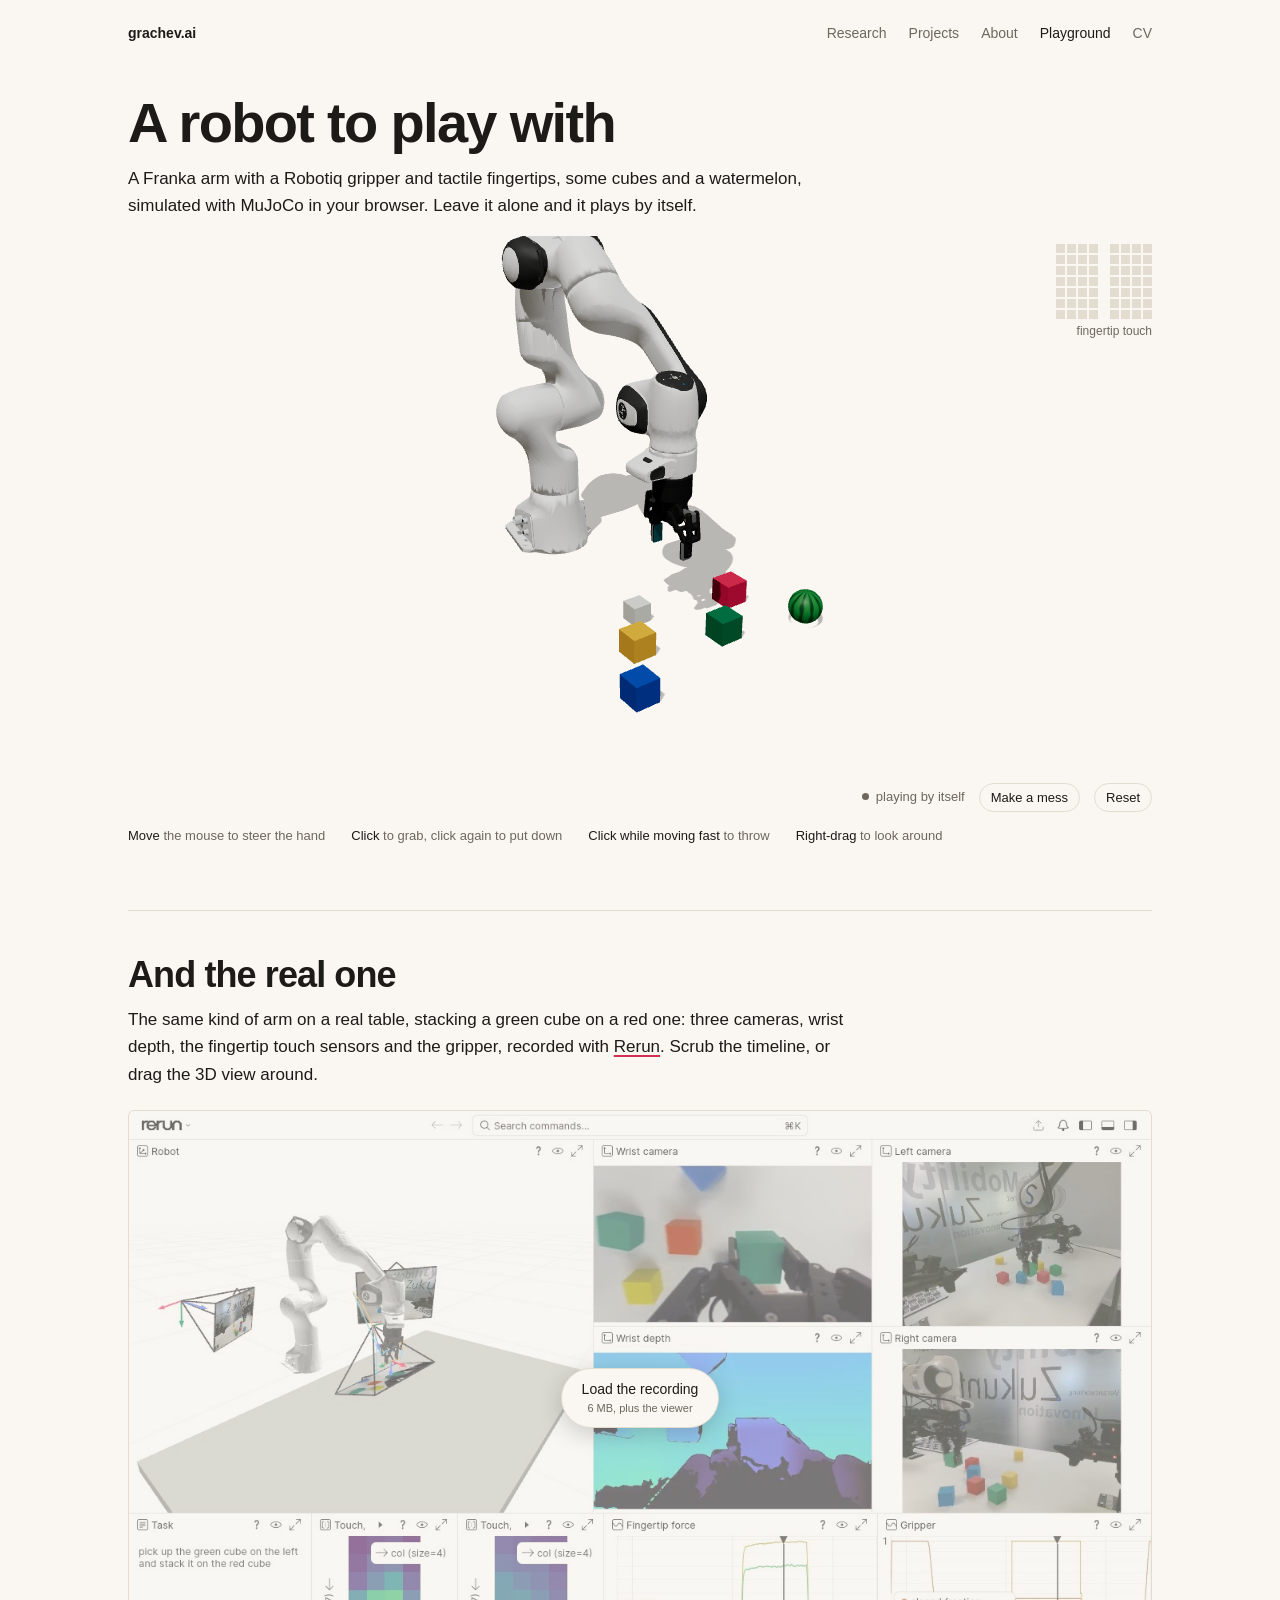
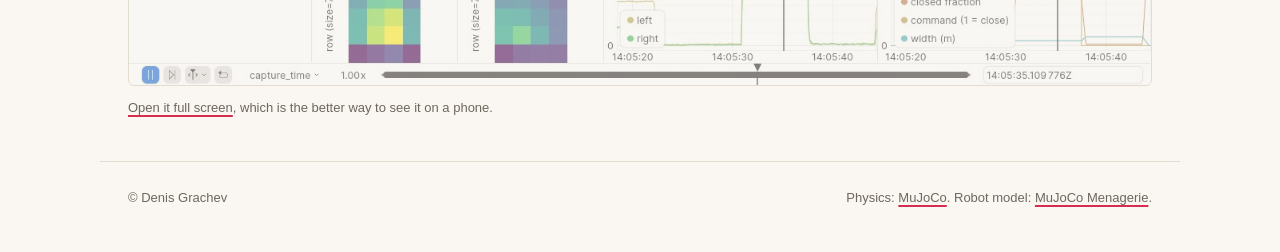
==== playground/index.html @ 33c2302b "robot added" ====
<!doctype html>
<html lang="en">
  <head>
    <meta charset="utf-8">
    <meta name="viewport" content="width=device-width, initial-scale=1">
    <title>Playground — Denis Grachev</title>
    <meta name="description" content="A Franka arm simulated with MuJoCo in your browser. Steer it with your mouse.">
    <link rel="canonical" href="https://grachev.ai/playground/">
    <link rel="icon" type="image/svg+xml" href="../assets/favicon.svg">
    <link rel="stylesheet" href="../style.css">
  </head>
  <body>
    <header class="wrap top">
      <a class="mark" href="../">grachev.ai</a>
      <nav aria-label="Sections">
        <a href="../#research">Research</a>
        <a href="../#projects">Projects</a>
        <a href="../#about">About</a>
        <a href="./" aria-current="page">Playground</a>
        <a href="../cv.pdf">CV</a>
      </nav>
    </header>

    <main class="wrap">
      <div class="play-head">
        <h1>A robot to play with</h1>
        <p>A Franka arm with a Robotiq gripper and tactile fingertips, some cubes and a watermelon, simulated with MuJoCo in your browser. Leave it alone and it plays by itself.</p>
      </div>

      <div class="stage big" id="stage">
        <button class="btn stage-wake" hidden>Wake the robot</button>
        <div class="stage-hud">
          <span class="status" data-state="loading"></span>
          <button class="btn" data-act="auto" hidden>Let it play</button>
          <button class="btn" data-act="mess" hidden>Make a mess</button>
          <button class="btn" data-act="reset" hidden>Reset</button>
        </div>
      </div>
      <ul class="keys">
        <li class="mouse"><b>Move</b> the mouse to steer the hand</li>
        <li class="mouse"><b>Click</b> to grab, click again to put down</li>
        <li class="mouse"><b>Click while moving fast</b> to throw</li>
        <li class="mouse"><b>Right-drag</b> to look around</li>
        <li class="touch"><b>Tap</b> a toy to pick it up</li>
        <li class="touch"><b>Tap</b> somewhere else to put it down</li>
      </ul>

      <section class="real" aria-labelledby="real">
        <h2 id="real">And the real one</h2>
        <p>The same kind of arm on a real table, stacking a green cube on a red one: three cameras, wrist depth, the fingertip touch sensors and the gripper, recorded with <a href="https://rerun.io/">Rerun</a>. Scrub the timeline, or drag the 3D view around.</p>
        <!-- data-rrd: the recording (see tools/slim_rrd.py). data-version: the Rerun version that wrote it. -->
        <div class="rerun" id="rerun" data-rrd="recordings/stack.rrd" data-version="0.43.2">
          <img src="recordings/stack.jpg" alt="Rerun viewer showing the robot, its camera views, and touch sensor plots" width="1280" height="720" loading="lazy">
          <button class="btn">Load the recording <span>6 MB, plus the viewer</span></button>
        </div>
        <p class="note"><a id="rerun-full" href="#" target="_blank" rel="noopener">Open it full screen</a>, which is the better way to see it on a phone.</p>
      </section>
    </main>

    <footer class="wrap">
      <span>© Denis Grachev</span>
      <span>Physics: <a href="https://mujoco.org/">MuJoCo</a>. Robot model: <a href="https://github.com/google-deepmind/mujoco_menagerie">MuJoCo Menagerie</a>.</span>
    </footer>

    <script type="module">
      import { initStage } from './stage.js?v=2';
      initStage(document.getElementById('stage'));

      // The Rerun viewer is tens of megabytes, so it only loads when asked for.
      const rerun = document.getElementById('rerun');
      const { rrd, version } = rerun.dataset;
      // The hosted viewer cannot fetch from localhost, so a local preview uses a local one:
      // `rerun --serve-web --web-viewer-port 9391`, with this page served with CORS headers.
      const local = ['localhost', '127.0.0.1'].includes(location.hostname);
      const base = local ? `http://${location.hostname}:9391/` : `https://app.rerun.io/version/${version}/index.html`;
      const viewer = `${base}?url=${encodeURIComponent(new URL(rrd, location.href).href)}`;
      document.getElementById('rerun-full').href = viewer;
      rerun.querySelector('button').addEventListener('click', () => {
        const frame = document.createElement('iframe');
        frame.title = 'Rerun viewer';
        frame.allow = 'fullscreen';
        frame.src = viewer;
        rerun.replaceChildren(frame);
      });
    </script>
  </body>
</html>
---- style.css ----
:root {
  color-scheme: light dark;
  --paper: #faf7f2;
  --ink: #1d1b18;
  --soft: #6d675e;
  --line: #e2dcd1;
  --card: #f2ede4;
  --accent: #d42f52;
  --sans: -apple-system, BlinkMacSystemFont, "Segoe UI", Roboto, sans-serif;
}
@media (prefers-color-scheme: dark) {
  :root {
    --paper: #151412;
    --ink: #edeae4;
    --soft: #a09a8f;
    --line: #2e2c28;
    --card: #1e1d1a;
    --accent: #ff6f8b;
  }
}

* { box-sizing: border-box; }
html { scroll-behavior: smooth; }
body {
  margin: 0;
  background: var(--paper);
  color: var(--ink);
  font: 17px/1.6 var(--sans);
  -webkit-font-smoothing: antialiased;
  overflow-x: hidden;
}
a { color: inherit; text-decoration-color: var(--accent); text-decoration-thickness: 1.5px; text-underline-offset: 3px; }
a:hover { color: var(--accent); }
a:focus-visible, button:focus-visible { outline: 2px solid var(--accent); outline-offset: 3px; border-radius: 2px; }
img { display: block; max-width: 100%; height: auto; }
p { margin: 0 0 1em; }

.wrap { max-width: 1080px; margin: 0 auto; padding: 0 28px; }

/* ---- top bar ---- */
.top {
  display: flex; flex-wrap: wrap; justify-content: space-between; align-items: baseline; gap: 12px 24px;
  padding-top: 26px;
  font-size: 14px; line-height: 1;
}
.top a { text-decoration: none; }
.top .mark { font-weight: 600; }
.top nav { display: flex; flex-wrap: wrap; gap: 6px 22px; color: var(--soft); }
.top nav a[aria-current] { color: var(--ink); }

/* ---- hero ---- */
.hero {
  display: grid;
  grid-template-columns: minmax(0, 1fr) minmax(0, 1.15fr);
  align-items: center;
  gap: 12px;
  min-height: min(680px, 86vh);
}
.hero h1 {
  margin: 0 0 22px;
  font-size: clamp(44px, 6.4vw, 76px); font-weight: 600; line-height: 1;
  letter-spacing: -0.035em;
}
.hero .lede { max-width: 30em; font-size: 19px; line-height: 1.5; }
.links { display: flex; flex-wrap: wrap; gap: 8px 20px; margin-top: 26px; font-size: 15px; }

/* ---- robot stage ---- */
.stage { position: relative; aspect-ratio: 1 / 0.92; min-width: 0; }
.hero .stage { margin-right: -70px; }
.stage > canvas { position: absolute; inset: 0 0 40px; width: 100%; height: calc(100% - 40px); cursor: crosshair; touch-action: pan-y; }
.stage-hud {
  position: absolute; left: 0; right: 0; bottom: 0; z-index: 1;
  display: flex; flex-wrap: wrap; align-items: center; justify-content: flex-end; gap: 8px 14px;
  font-size: 13px; line-height: 1.4; color: var(--soft);
  pointer-events: none;
}
.hero .stage-hud { right: 70px; }
.stage-hud > * { pointer-events: auto; }
.status::before {
  content: ""; display: inline-block; width: 7px; height: 7px; margin-right: 7px;
  border-radius: 50%; background: var(--soft); vertical-align: 1px;
}
.status[data-state="manual"]::before { background: var(--accent); }
.status[data-state="loading"]::before { animation: blink 1s infinite; }
@keyframes blink { 50% { opacity: 0.2; } }
.btn {
  appearance: none; cursor: pointer;
  padding: 6px 11px; border: 1px solid var(--line); border-radius: 999px;
  background: var(--paper); color: var(--ink);
  font: 13px/1.2 var(--sans); text-decoration: none;
}
.btn:hover { border-color: var(--accent); color: var(--accent); }
.tactile-box {
  position: absolute; top: 8px; right: 0; z-index: 1; pointer-events: none;
  display: grid; gap: 6px; justify-items: end;
  font-size: 12px; line-height: 1; color: var(--soft);
}
.hero .tactile-box { right: 70px; }
.stage-wake {
  position: absolute; inset: 0; z-index: 1; margin: auto; width: fit-content; height: fit-content;
  padding: 12px 20px; font-size: 14px;
}

/* ---- sections ---- */
section.row {
  display: grid; grid-template-columns: 170px minmax(0, 680px); gap: 20px 36px;
  padding: 44px 0; border-top: 1px solid var(--line);
}
.row > h2 {
  margin: 5px 0 0;
  font-size: 15px; font-weight: 500; line-height: 1.4; color: var(--soft);
}

.entry + .entry { margin-top: 34px; }
.entry h3 { margin: 0 0 4px; font-size: 20px; font-weight: 600; line-height: 1.3; letter-spacing: -0.01em; }
.entry h3 a { text-decoration: none; }
.entry .meta { margin: 0 0 4px; font-size: 14px; line-height: 1.5; color: var(--soft); }
.entry .meta b { color: var(--ink); font-weight: 500; }
.entry p { margin: 8px 0 0; }
.chips { display: flex; flex-wrap: wrap; gap: 6px; margin-top: 12px; }

.about { display: grid; grid-template-columns: minmax(0, 1fr) 150px; gap: 30px; align-items: start; }
.about img { border-radius: 4px; }

figure { margin: 22px 0 0; max-width: 300px; }
figure img { border-radius: 4px; }
figcaption { margin-top: 10px; font-size: 13px; line-height: 1.5; color: var(--soft); }

footer.wrap {
  display: flex; justify-content: space-between; flex-wrap: wrap; gap: 8px;
  padding-top: 26px; padding-bottom: 44px; border-top: 1px solid var(--line);
  font-size: 13px; line-height: 1.5; color: var(--soft);
}

/* ---- playground page ---- */
.play-head { padding: 54px 0 0; max-width: 720px; }
.play-head h1 { margin: 0 0 12px; font-size: clamp(36px, 5vw, 56px); font-weight: 600; line-height: 1.05; letter-spacing: -0.03em; }
.stage.big { aspect-ratio: 16 / 9; max-height: 74vh; width: 100%; margin: 0 auto; }
.keys { display: flex; flex-wrap: wrap; gap: 6px 26px; margin: 14px 0 0; padding: 0; list-style: none; font-size: 13px; line-height: 1.5; color: var(--soft); }
.keys b { color: var(--ink); font-weight: 500; }
.real { margin-top: 64px; padding: 44px 0; border-top: 1px solid var(--line); }
.real h2 { margin: 0 0 12px; font-size: clamp(28px, 3.6vw, 36px); font-weight: 600; line-height: 1.1; letter-spacing: -0.025em; }
.real > p { max-width: 720px; }
.real .note { margin: 12px 0 0; font-size: 13px; line-height: 1.5; color: var(--soft); }
.rerun {
  position: relative; aspect-ratio: 16 / 9; overflow: hidden; margin-top: 22px;
  border: 1px solid var(--line); border-radius: 6px; background: var(--card);
  display: grid; place-items: center;
}
.rerun img { position: absolute; inset: 0; width: 100%; height: 100%; object-fit: cover; object-position: left top; opacity: 0.55; }
.rerun .btn { position: relative; padding: 12px 20px; font-size: 14px; box-shadow: 0 6px 24px rgb(0 0 0 / 0.18); }
.rerun .btn span { display: block; margin-top: 4px; font-size: 11px; color: var(--soft); }
.rerun iframe { position: absolute; inset: 0; width: 100%; height: 100%; border: 0; }

@media (max-width: 820px) {
  .wrap { padding-inline: 20px; }
  .hero { grid-template-columns: 1fr; min-height: 0; padding-top: 44px; gap: 0; }
  .hero .stage { margin: 0 -20px; aspect-ratio: 1 / 1; }
  .top nav { gap: 6px 16px; }
  .hero .stage-hud { right: 20px; left: 20px; }
  .hero .tactile-box { right: 20px; }
  .keys .mouse { display: none; }
  section.row { grid-template-columns: 1fr; padding: 34px 0; gap: 14px; }
  .about { grid-template-columns: 1fr; }
  .about img { width: 130px; order: -1; }
  .stage.big { aspect-ratio: 1 / 1; }
  .rerun { aspect-ratio: 3 / 4; }
  .rerun:not(:has(iframe)) { aspect-ratio: 16 / 9; }
}
@media (hover: none) { .keys .mouse { display: none; } }
@media (hover: hover) and (min-width: 821px) { .keys .touch { display: none; } }
@media (prefers-reduced-motion: reduce) {
  html { scroll-behavior: auto; }
  .status[data-state="loading"]::before { animation: none; }
}
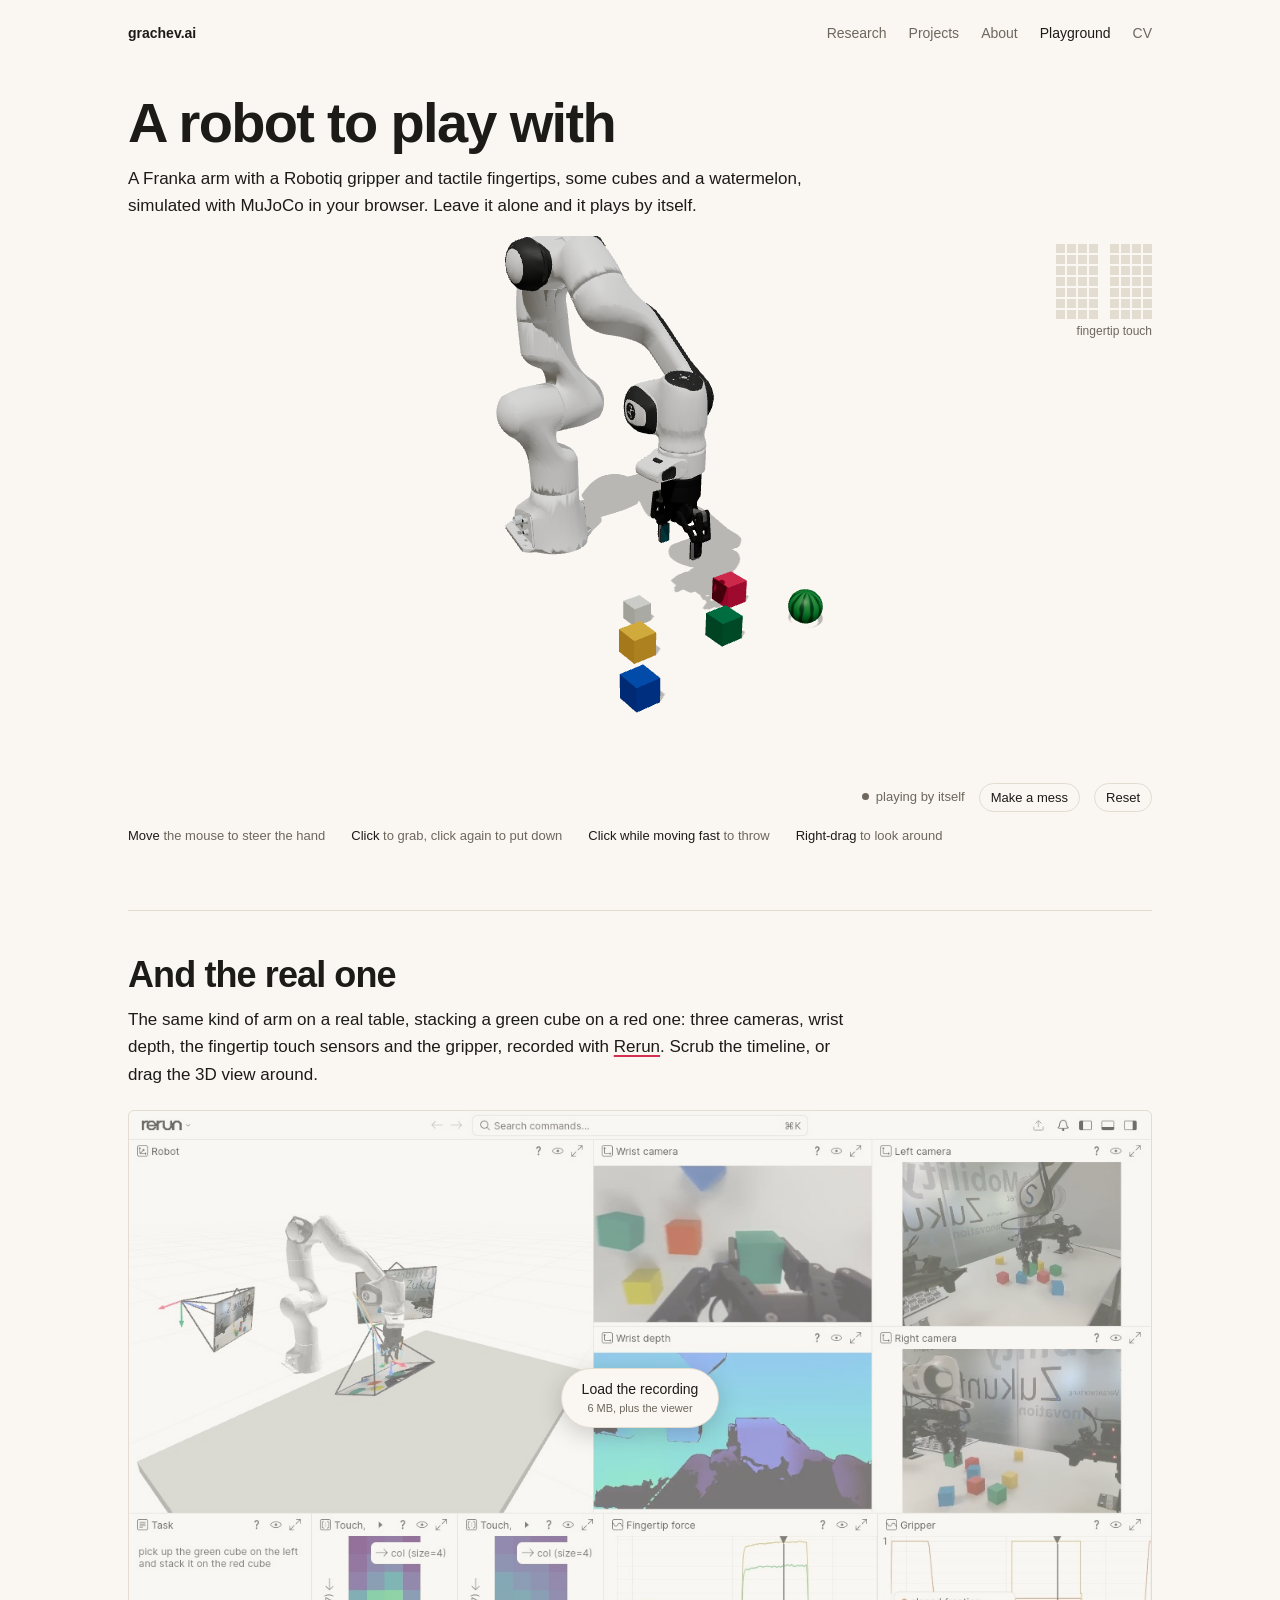
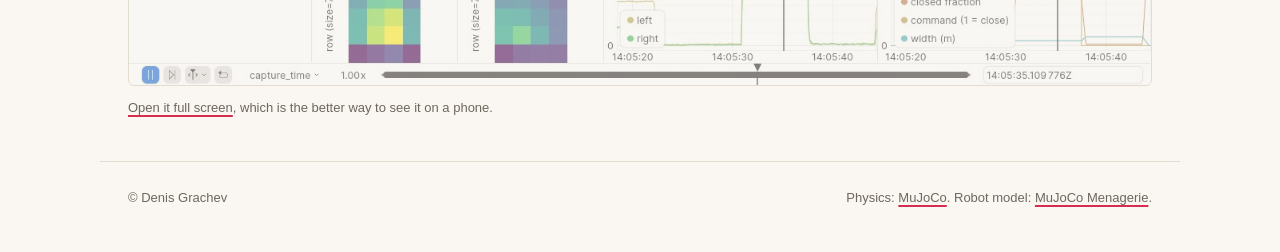
==== commit f56ac9af: "fix tactile grid colour" ====
--- a/playground/index.html
+++ b/playground/index.html
@@ -63,7 +63,7 @@
     </footer>
 
     <script type="module">
-      import { initStage } from './stage.js?v=2';
+      import { initStage } from './stage.js?v=3';
       initStage(document.getElementById('stage'));
 
       // The Rerun viewer is tens of megabytes, so it only loads when asked for.
